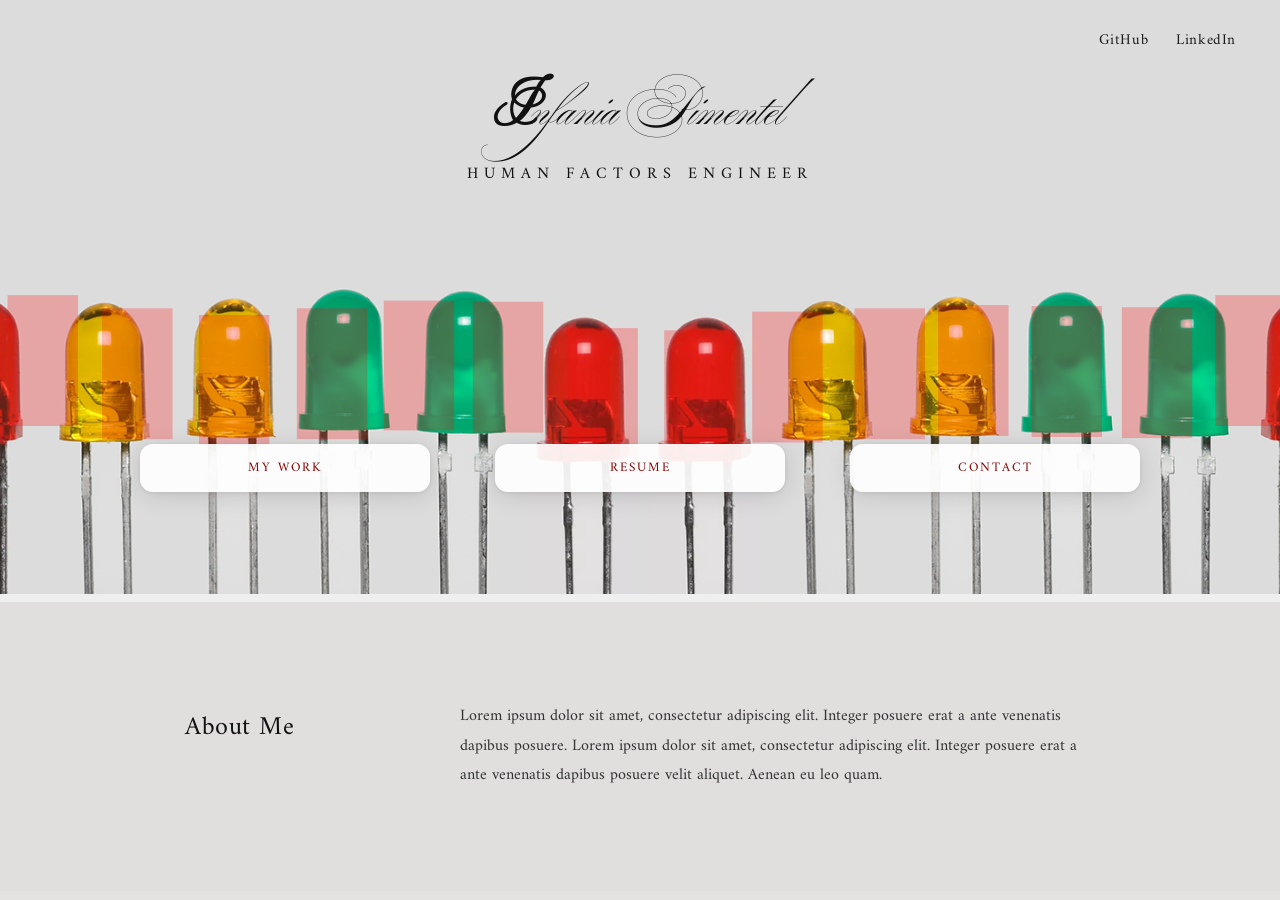
==== index.html @ a1460f0d "initial site" ====
<!DOCTYPE html>
<html lang="en">

    <head>
    <meta charset="UTF-8">
    <meta name="viewport" content="width=device-width, initial-scale=1.0">
    <title>Infania Pimentel</title>
    <link rel="stylesheet" href="styles.css">
    <link href="https://fonts.googleapis.com/css2?family=Ballet:opsz@16..72&family=Mea+Culpa&family=Amiri:ital@0;1&display=swap" rel="stylesheet">

    <script src="script.js" defer></script>
    </head>

    <body>

    <!-- ═══════════════════════════ HERO ═══════════════════════════ -->
    <header class="hero">

        <div class="hero-media">
            <img src="assets/photos/leds.png" alt="Colorful LED components" class="hero-img">

            <!-- LED Hotspots -->
            <div class="led-hotspots">
            <div class="led-spot" data-led="1"></div>
            <div class="led-spot" data-led="2"></div>
            <div class="led-spot" data-led="3"></div>
            <div class="led-spot" data-led="4"></div>
            <div class="led-spot" data-led="5"></div>
            <div class="led-spot" data-led="6"></div>
            <div class="led-spot" data-led="7"></div>
            <div class="led-spot" data-led="8"></div>
            <div class="led-spot" data-led="9"></div>
            <div class="led-spot" data-led="10"></div>
            <div class="led-spot" data-led="11"></div>
            <div class="led-spot" data-led="12"></div>
            <div class="led-spot" data-led="13"></div>
            <div class="led-spot" data-led="14"></div>
            <div class="led-spot" data-led="15"></div>
            <div class="led-spot" data-led="16"></div>
            </div>
        </div>

        <div class="hero-overlay">
            <nav class="top-nav">
            <a href="#" class="nav-link">GitHub</a>
            <a href="#" class="nav-link">LinkedIn</a>
            </nav>

            <div class="hero-identity">
            <h1 class="name">
                <span class="initial">I</span><span class="rest">nfania Pimentel</span>
            </h1>
            <h2 class="role">HUMAN FACTORS ENGINEER</h2>
            </div>

            <div class="hero-buttons">
            <a class="btn" href="#">MY WORK</a>
            <a class="btn" href="#">RESUME</a>
            <a class="btn" href="#">CONTACT</a>
            </div>
        </div>

        </header>

    <!-- ═══════════════════════════ ABOUT ═══════════════════════════ -->
    <section class="about">
        <div class="about-inner">
        <h3 class="about-heading">About Me</h3>
        <p class="about-text">
            Lorem ipsum dolor sit amet, consectetur adipiscing elit. Integer posuere erat a ante
            venenatis dapibus posuere. Lorem ipsum dolor sit amet, consectetur adipiscing elit.
            Integer posuere erat a ante venenatis dapibus posuere velit aliquet. Aenean eu leo quam.
        </p>
        </div>
    </section>

    </body>
</html>
---- styles.css ----
/* ═══════════════════════════════════════════════
   INFANIA PIMENTEL — Portfolio Styles
   ═══════════════════════════════════════════════ */

:root {
  /* FONTS */
  --font-script:   "Ballet", cursive;
  --font-initial:  "Mea Culpa", cursive;
  --font-body:     "Amiri", serif;

  /* SIZES */
  --font-name:     52px;
  --font-role:     16px;
  --font-nav:      15px;
  --font-btn:      13px;
  --font-body-sz:  17px;

  /* COLORS */
  --color-page:    #e1dededb;
  --border-color:   #efefef;
  --color-dark:    #111111;
  --color-crimson: #860000;
  --color-btn-bg:  rgba(255, 255, 255, 0.92);
  --color-nav:     #1a1a1a;

  /* SPACING */
  --btn-w:         260px;
  --btn-h:         48px;
  --btn-radius:    13px;
}

/* ─── RESET ─────────────────────────────────── */
*, *::before, *::after {
  box-sizing: border-box;
  margin: 0;
  padding: 0;
}

/* ─── BODY ───────────────────────────────────── */
body {
  font-family: var(--font-body);
  background: var(--color-page);
  color: var(--color-dark);
  font-size: var(--font-body-sz);
  line-height: 1.7;
}

/* ─── HERO ───────────────────────────────────── */
.hero {
  position: relative;
  min-height: 66vh;
  overflow: hidden;
}

.hero-img {
  position: absolute;
  inset: 0;
  width: 100%;
  height: 100%;
  object-fit: cover;
  object-position: center 40%;
  display: block;
  z-index: 0;

}
.hero-media {
  position: absolute;
  inset: 0;
  overflow: hidden;

  /* MOVE your transform here */
  transform: translateY(-8%) translateX(1%) scale(1.1);
  transform-origin: center top;
}
/* Single overlay — stacks nav, identity, buttons top-to-bottom */
.hero-overlay {
  position: absolute;
  inset: 0;
  display: flex;
  flex-direction: column;
  align-items: center;
  justify-content: flex-start;
  padding: 28px 44px 48px;
  pointer-events: none;

}


/* ─── TOP NAV ─────────────────────────────────── */
.top-nav {
  align-self: flex-end;
  display: flex;
  gap: 28px;
}

.nav-link {
  text-decoration: none;
  color: var(--color-nav);
  font-family: var(--font-body);
  font-size: var(--font-nav);
  font-weight: 400;
  letter-spacing: 0.04em;
  transition: color 0.2s ease;
}

.nav-link:hover {
  color: var(--color-crimson);
}

/* ─── IDENTITY (name + role) ─────────────────── */
.hero-identity {
  text-align: center;
  margin-top: 3vh;
}

.name {
  font-size: var(--font-name);
  line-height: 1;
  display: inline-block;
  color: var(--color-dark);
}

.initial {
  font-family: var(--font-initial);
  display: inline-block;
  margin-right: -8px;
  transform: rotate(-1deg) translateY(-2px);
  font-size: calc(var(--font-name) * 1.05);
  color: var(--color-dark);
}

.rest {
  font-family: var(--font-script);
}

.role {
  margin-top: 20px;
  font-family: var(--font-body);
  font-size: var(--font-role);
  font-weight: 400;
  letter-spacing: 6px;
  color: var(--color-dark);
  text-transform: uppercase;
}

/* ─── HERO BUTTONS ───────────────────────────── */
.hero-buttons {
  display: flex;
  gap: 65px;
  margin-top: auto;
  margin-bottom: 6vh;
}

.btn {
  width: clamp(200px, 28vw, 290px);
  height: var(--btn-h);

  display: flex;
  align-items: center;
  justify-content: center;

  background: var(--color-btn-bg);
  color: var(--color-crimson);

  font-family: var(--font-body);
  font-size: var(--font-btn);
  letter-spacing: 2px;
  text-decoration: none;
  text-transform: uppercase;

  border-radius: var(--btn-radius);
  box-shadow: 0 4px 24px rgba(0,0,0,.12), 0 1px 4px rgba(0,0,0,.08);
}

.btn:hover {
  background: #ffffff;
  color: #5a0000;
  box-shadow: 0 8px 32px rgba(0, 0, 0, 0.18);
  transform: translateY(-2px);
}

.btn:active {
  transform: translateY(0);
}

/* ─── LED HOTSPOTS ───────────────────────────── */
.led-hotspots {
  position: absolute;
  inset: 0;
  z-index: 3;
  pointer-events: all;
}

.led-spot {
  position: absolute;
  width: 5%;
  height: 20%;
  transform: translate(-65%, -40%);
  cursor: pointer;

  /* DEBUG */
  background: rgba(255, 0, 0, 0.25);
}

/* Each LED's position — tune top/left/width/height to your image */
.led-spot[data-led="1"]  { left: 7.44%;  top: 60.5%; }
.led-spot[data-led="2"]  { left: 14.11%; top: 62.5%; }
.led-spot[data-led="3"]  { left: 21.00%; top: 63.5%; }
.led-spot[data-led="4"]  { left: 28.00%; top: 62.5%; }
.led-spot[data-led="5"]  { left: 34.12%; top: 61.2%; }
.led-spot[data-led="6"]  { left: 40.49%; top: 61.5%; }
.led-spot[data-led="7"]  { left: 47.21%; top: 65.5%; }
.led-spot[data-led="8"]  { left: 54.04%; top: 65.8%; }
.led-spot[data-led="9"]  { left: 60.30%; top: 63.0%; }
.led-spot[data-led="10"] { left: 67.55%; top: 62.5%; }
.led-spot[data-led="11"] { left: 73.54%; top: 62.0%; }
.led-spot[data-led="12"] { left: 80.15%; top: 62.2%; }
.led-spot[data-led="13"] { left: 86.58%; top: 62.3%; }
.led-spot[data-led="14"] { left: 93.18%; top: 60.5%; }

/* ─── ABOUT ──────────────────────────────────── */
.about {
  background: var(--color-page);
  padding: 100px 0;
  border-top: 8px solid var(--border-color);
}

.about-inner {
  display: grid;
  grid-template-columns: 195px 1fr;
  gap: 0px 80px;
  width: 910px;
  margin: 0 auto;
  align-items: start;
}

.about-heading {
  font-family: var(--font-body);
  font-size: 26px;
  font-weight: 400;
  color: var(--color-dark);
  letter-spacing: 0.02em;
  padding-top: 4px;
}

.about-text {
  font-family: var(--font-body);
  font-size: 16px;
  line-height: 1.85;
  color: #333;
}






/* ─── RESPONSIVE ─────────────────────────────── */
@media (max-width: 1000px) {
  .hero-buttons {
    gap: 20px;
  }


}

@media (max-width: 900px) {
  .hero-buttons {
    flex-direction: column;
    gap: 14px;
    align-items: center;
  }


  .about-inner {
    width: 90%;
    margin: 0 auto;
    grid-template-columns: 1fr;
    gap: 20px;
  }
}

@media (max-width: 780px) {
  .hero-buttons {
    gap: 12px;
  }

}

@media (max-width: 600px) {
  :root {
    --font-name: 38px;
  }

  .hero-overlay {
    padding: 18px 20px 36px;
  }
}
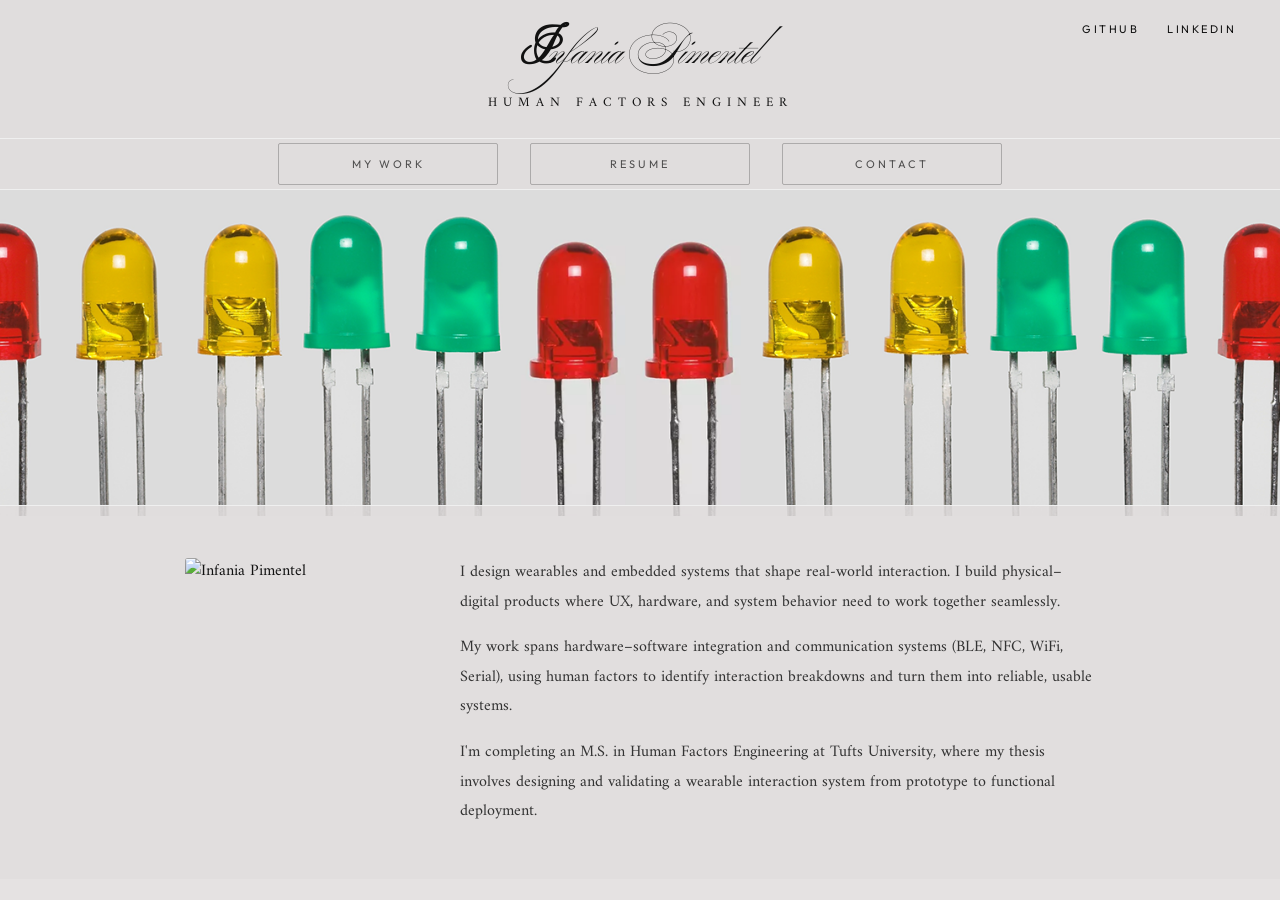
==== commit 41a55829: "add flagpole" ====
--- a/index.html
+++ b/index.html
@@ -1,78 +1,77 @@
 <!DOCTYPE html>
 <html lang="en">
 
-    <head>
-    <meta charset="UTF-8">
-    <meta name="viewport" content="width=device-width, initial-scale=1.0">
-    <title>Infania Pimentel</title>
-    <link rel="stylesheet" href="styles.css">
-    <link href="https://fonts.googleapis.com/css2?family=Ballet:opsz@16..72&family=Mea+Culpa&family=Amiri:ital@0;1&display=swap" rel="stylesheet">
+<head>
+  <meta charset="UTF-8">
+  <meta name="viewport" content="width=device-width, initial-scale=1.0">
+  <title>Infania Pimentel</title>
+  <link rel="stylesheet" href="styles.css">
+  <link href="https://fonts.googleapis.com/css2?family=Ballet:opsz@16..72&family=Mea+Culpa&family=Amiri:ital@0;1&display=swap" rel="stylesheet">
+  <link href="https://fonts.googleapis.com/css2?family=Outfit:wght@400;500&display=swap" rel="stylesheet">
+  <script src="script.js" defer></script>
+</head>
 
-    <script src="script.js" defer></script>
-    </head>
+<body>
 
-    <body>
+   <!-- ── TOP RIGHT SOCIAL ── -->
+  <nav class="top-social">
+    <a href="https://github.com/infaniap" class="work-nav-link" target="_blank">GitHub</a>
+    <a href="https://www.linkedin.com/in/infania-pimentel-a25778231/" class="work-nav-link" target="_blank">LinkedIn</a>
+  </nav>
 
-    <!-- ═══════════════════════════ HERO ═══════════════════════════ -->
-    <header class="hero">
+  <!-- ── IDENTITY ── -->
+  <div class="hero-identity">
+    <h1 class="name">
+      <span class="initial">I</span><span class="rest">nfania Pimentel</span>
+    </h1>
+    <h2 class="role">HUMAN FACTORS ENGINEER</h2>
+  </div>
 
-        <div class="hero-media">
-            <img src="assets/photos/leds.png" alt="Colorful LED components" class="hero-img">
+  <!-- ── BUTTON BAND ── -->
+  <div class="hero-band">
+    <a class="btn" href="work.html">MY WORK</a>
+    <a class="btn" href="#">RESUME</a>
+    <a class="btn" href="#">CONTACT</a>
+  </div>
 
-            <!-- LED Hotspots -->
-            <div class="led-hotspots">
-            <div class="led-spot" data-led="1"></div>
-            <div class="led-spot" data-led="2"></div>
-            <div class="led-spot" data-led="3"></div>
-            <div class="led-spot" data-led="4"></div>
-            <div class="led-spot" data-led="5"></div>
-            <div class="led-spot" data-led="6"></div>
-            <div class="led-spot" data-led="7"></div>
-            <div class="led-spot" data-led="8"></div>
-            <div class="led-spot" data-led="9"></div>
-            <div class="led-spot" data-led="10"></div>
-            <div class="led-spot" data-led="11"></div>
-            <div class="led-spot" data-led="12"></div>
-            <div class="led-spot" data-led="13"></div>
-            <div class="led-spot" data-led="14"></div>
-            <div class="led-spot" data-led="15"></div>
-            <div class="led-spot" data-led="16"></div>
-            </div>
-        </div>
+  <!-- ── LED HERO ── -->
+  <header class="hero">
+    <div class="hero-media">
+      <img src="assets/photos/leds.png" alt="Colorful LED components" class="hero-img">
+      <div class="led-hotspots">
+        <div class="led-spot" data-led="1"></div>
+        <div class="led-spot" data-led="2"></div>
+        <div class="led-spot" data-led="3"></div>
+        <div class="led-spot" data-led="4"></div>
+        <div class="led-spot" data-led="5"></div>
+        <div class="led-spot" data-led="6"></div>
+        <div class="led-spot" data-led="7"></div>
+        <div class="led-spot" data-led="8"></div>
+        <div class="led-spot" data-led="9"></div>
+        <div class="led-spot" data-led="10"></div>
+        <div class="led-spot" data-led="11"></div>
+        <div class="led-spot" data-led="12"></div>
+        <div class="led-spot" data-led="13"></div>
+        <div class="led-spot" data-led="14"></div>
+        <div class="led-spot" data-led="15"></div>
+        <div class="led-spot" data-led="16"></div>
+      </div>
+    </div>
+  </header>
+  <!-- ── ABOUT ── -->
+  <section class="about">
+    <div class="about-inner">
+      <img src="assets/photos/infania.jpeg" alt="Infania Pimentel" class="about-photo">
+      <div class="about-text">
+        <p>I design wearables and embedded systems that shape real-world interaction. I build physical–digital products where UX, hardware, and system behavior need to work together seamlessly.</p>
+        <p>My work spans hardware–software integration and communication systems (BLE, NFC, WiFi, Serial), using human factors to identify interaction breakdowns and turn them into reliable, usable systems.</p>
+        <p>I'm completing an M.S. in Human Factors Engineering at Tufts University, where my thesis involves designing and validating a wearable interaction system from prototype to functional deployment.</p>
+      </div>
+    </div>
+  </section>
 
-        <div class="hero-overlay">
-            <nav class="top-nav">
-            <a href="#" class="nav-link">GitHub</a>
-            <a href="#" class="nav-link">LinkedIn</a>
-            </nav>
+  
 
-            <div class="hero-identity">
-            <h1 class="name">
-                <span class="initial">I</span><span class="rest">nfania Pimentel</span>
-            </h1>
-            <h2 class="role">HUMAN FACTORS ENGINEER</h2>
-            </div>
 
-            <div class="hero-buttons">
-            <a class="btn" href="#">MY WORK</a>
-            <a class="btn" href="#">RESUME</a>
-            <a class="btn" href="#">CONTACT</a>
-            </div>
-        </div>
-
-        </header>
-
-    <!-- ═══════════════════════════ ABOUT ═══════════════════════════ -->
-    <section class="about">
-        <div class="about-inner">
-        <h3 class="about-heading">About Me</h3>
-        <p class="about-text">
-            Lorem ipsum dolor sit amet, consectetur adipiscing elit. Integer posuere erat a ante
-            venenatis dapibus posuere. Lorem ipsum dolor sit amet, consectetur adipiscing elit.
-            Integer posuere erat a ante venenatis dapibus posuere velit aliquet. Aenean eu leo quam.
-        </p>
-        </div>
-    </section>
-
-    </body>
+</body>
 </html>
--- a/styles.css
+++ b/styles.css
@@ -3,30 +3,23 @@
    ═══════════════════════════════════════════════ */
 
 :root {
-  /* FONTS */
   --font-script:   "Ballet", cursive;
   --font-initial:  "Mea Culpa", cursive;
   --font-body:     "Amiri", serif;
-
-  /* SIZES */
-  --font-name:     52px;
-  --font-role:     16px;
-  --font-nav:      15px;
-  --font-btn:      13px;
-  --font-body-sz:  17px;
-
-  /* COLORS */
+  --font-btn-font: "Outfit", sans-serif;
+
+  --font-name:     42px;
+  --font-role:     13px;
+  --font-btn:      11px;
+  --font-body-sz:  16px;
+
   --color-page:    #e1dededb;
-  --border-color:   #efefef;
+  --border-color:  #efefef;
   --color-dark:    #111111;
-  --color-crimson: #860000;
-  --color-btn-bg:  rgba(255, 255, 255, 0.92);
-  --color-nav:     #1a1a1a;
-
-  /* SPACING */
-  --btn-w:         260px;
-  --btn-h:         48px;
-  --btn-radius:    13px;
+  --color-btn-bg:  transparent;
+
+  --btn-h:         42px;
+  --btn-radius:    2px;
 }
 
 /* ─── RESET ─────────────────────────────────── */
@@ -45,11 +38,178 @@
   line-height: 1.7;
 }
 
-/* ─── HERO ───────────────────────────────────── */
+/* ═══════════════════════════════════════════════
+   TOP SOCIAL (GitHub / LinkedIn)
+   ═══════════════════════════════════════════════ */
+.top-social {
+  position: absolute;
+  top: 20px;
+  right: 44px;
+  z-index: 20;
+  display: flex;
+  gap: 28px;
+}
+
+.top-social a {
+  font-family: var(--font-btn-font);
+  font-size: 11px;
+  letter-spacing: 2.5px;
+  text-transform: uppercase;
+  text-decoration: none;
+  color: var(--color-dark);
+  padding-bottom: 3px;
+  border-bottom: 1px solid transparent;
+  transition: border-color 0.2s ease;
+}
+
+.top-social a:hover {
+  border-bottom-color: var(--color-dark);
+}
+
+/* ═══════════════════════════════════════════════
+   IDENTITY
+   ═══════════════════════════════════════════════ */
+.hero-identity {
+  position: relative;
+  z-index: 2;
+  text-align: center;
+  padding: 28px 44px 24px;
+  background: var(--color-page);
+}
+
+.name {
+  font-size: var(--font-name);
+  line-height: 1;
+  display: inline-block;
+  color: var(--color-dark);
+}
+
+.initial {
+  font-family: var(--font-initial);
+  display: inline-block;
+  margin-right: -8px;
+  transform: rotate(-1deg) translateY(-2px);
+  font-size: calc(var(--font-name) * 1.05);
+  color: var(--color-dark);
+}
+
+.rest {
+  font-family: var(--font-script);
+}
+
+.role {
+  margin-top: 15px;
+  font-family: var(--font-body);
+  font-size: var(--font-role);
+  font-weight: 400;
+  letter-spacing: 6px;
+  color: var(--color-dark);
+  text-transform: uppercase;
+}
+
+/* ═══════════════════════════════════════════════
+   BUTTON BAND
+   ═══════════════════════════════════════════════ */
+.hero-band {
+  position: sticky;
+  top: 0;
+  z-index: 50;
+  display: flex;
+  align-items: center;
+  justify-content: center;
+  gap: 32px;
+  padding: 4px 44px;
+  background: var(--color-page);
+  border-top: 1px solid var(--border-color);
+  border-bottom: 1px solid var(--border-color);
+}
+
+.btn {
+  width: clamp(140px, 18vw, 220px);
+  height: var(--btn-h);
+  display: flex;
+  align-items: center;
+  justify-content: center;
+  background: transparent;
+  color: rgba(17, 17, 17, 0.7);
+  font-family: var(--font-btn-font);
+  font-size: var(--font-btn);
+  letter-spacing: 3px;
+  text-decoration: none;
+  text-transform: uppercase;
+  border: 1px solid rgba(17, 17, 17, 0.25);
+  border-radius: var(--btn-radius);
+  transition: background 0.2s ease, color 0.2s ease, border-color 0.2s ease;
+}
+
+.btn:hover {
+  background: var(--color-dark);
+  color: #fff;
+  border-color: var(--color-dark);
+}
+
+.btn:active {
+  opacity: 0.85;
+}
+
+/* ═══════════════════════════════════════════════
+   ABOUT
+   ═══════════════════════════════════════════════ */
+.about {
+  position: relative;
+  z-index: 2;
+  background: var(--color-page);
+  padding: 52px 0;
+  border-top: 1px solid var(--border-color);
+  margin-top: -65px;
+}
+
+.about-inner {
+  display: grid;
+  grid-template-columns: 195px 1fr;
+  gap: 0 80px;
+  width: 910px;
+  margin: 0 auto;
+  align-items: start;
+}
+
+.about-photo {
+  width: 195px;
+  height: 240px;
+  object-fit: cover;
+  object-position: center top;
+  border-radius: 3px;
+  display: block;
+}
+
+.about-text {
+  font-family: var(--font-body);
+  font-size: 16px;
+  line-height: 1.85;
+  color: #333;
+}
+
+.about-text p + p {
+  margin-top: 1em;
+}
+
+/* ═══════════════════════════════════════════════
+   LED HERO
+   ═══════════════════════════════════════════════ */
 .hero {
   position: relative;
-  min-height: 66vh;
+  z-index: 1;
+  height: 60vh;
+  overflow: visible;
+  margin-top: -160px;
+}
+
+.hero-media {
+  position: absolute;
+  inset: 0;
   overflow: hidden;
+  transform: translateY(-25%) scale(1.15);
+  transform-origin: center top;
 }
 
 .hero-img {
@@ -60,239 +220,281 @@
   object-fit: cover;
   object-position: center 40%;
   display: block;
-  z-index: 0;
-
-}
-.hero-media {
-  position: absolute;
-  inset: 0;
-  overflow: hidden;
-
-  /* MOVE your transform here */
-  transform: translateY(-8%) translateX(1%) scale(1.1);
-  transform-origin: center top;
-}
-/* Single overlay — stacks nav, identity, buttons top-to-bottom */
-.hero-overlay {
-  position: absolute;
-  inset: 0;
-  display: flex;
-  flex-direction: column;
-  align-items: center;
-  justify-content: flex-start;
-  padding: 28px 44px 48px;
-  pointer-events: none;
-
-}
-
-
-/* ─── TOP NAV ─────────────────────────────────── */
-.top-nav {
-  align-self: flex-end;
-  display: flex;
-  gap: 28px;
-}
-
-.nav-link {
-  text-decoration: none;
-  color: var(--color-nav);
-  font-family: var(--font-body);
-  font-size: var(--font-nav);
-  font-weight: 400;
-  letter-spacing: 0.04em;
-  transition: color 0.2s ease;
-}
-
-.nav-link:hover {
-  color: var(--color-crimson);
-}
-
-/* ─── IDENTITY (name + role) ─────────────────── */
-.hero-identity {
-  text-align: center;
-  margin-top: 3vh;
-}
-
-.name {
-  font-size: var(--font-name);
-  line-height: 1;
-  display: inline-block;
-  color: var(--color-dark);
-}
-
-.initial {
-  font-family: var(--font-initial);
-  display: inline-block;
-  margin-right: -8px;
-  transform: rotate(-1deg) translateY(-2px);
-  font-size: calc(var(--font-name) * 1.05);
-  color: var(--color-dark);
-}
-
-.rest {
-  font-family: var(--font-script);
-}
-
-.role {
-  margin-top: 20px;
-  font-family: var(--font-body);
-  font-size: var(--font-role);
-  font-weight: 400;
-  letter-spacing: 6px;
-  color: var(--color-dark);
-  text-transform: uppercase;
-}
-
-/* ─── HERO BUTTONS ───────────────────────────── */
-.hero-buttons {
-  display: flex;
-  gap: 65px;
-  margin-top: auto;
-  margin-bottom: 6vh;
-}
-
-.btn {
-  width: clamp(200px, 28vw, 290px);
-  height: var(--btn-h);
-
-  display: flex;
-  align-items: center;
-  justify-content: center;
-
-  background: var(--color-btn-bg);
-  color: var(--color-crimson);
-
-  font-family: var(--font-body);
-  font-size: var(--font-btn);
-  letter-spacing: 2px;
-  text-decoration: none;
-  text-transform: uppercase;
-
-  border-radius: var(--btn-radius);
-  box-shadow: 0 4px 24px rgba(0,0,0,.12), 0 1px 4px rgba(0,0,0,.08);
-}
-
-.btn:hover {
-  background: #ffffff;
-  color: #5a0000;
-  box-shadow: 0 8px 32px rgba(0, 0, 0, 0.18);
-  transform: translateY(-2px);
-}
-
-.btn:active {
-  transform: translateY(0);
 }
 
 /* ─── LED HOTSPOTS ───────────────────────────── */
 .led-hotspots {
   position: absolute;
-  inset: 0;
-  z-index: 3;
-  pointer-events: all;
+  z-index: 10;
+  pointer-events: auto;
 }
 
 .led-spot {
   position: absolute;
-  width: 5%;
-  height: 20%;
-  transform: translate(-65%, -40%);
+  width: 4%;
+  height: 21%;
+  transform: translate(-50%, -50%);
   cursor: pointer;
-
-  /* DEBUG */
-  background: rgba(255, 0, 0, 0.25);
-}
-
-/* Each LED's position — tune top/left/width/height to your image */
-.led-spot[data-led="1"]  { left: 7.44%;  top: 60.5%; }
-.led-spot[data-led="2"]  { left: 14.11%; top: 62.5%; }
-.led-spot[data-led="3"]  { left: 21.00%; top: 63.5%; }
-.led-spot[data-led="4"]  { left: 28.00%; top: 62.5%; }
-.led-spot[data-led="5"]  { left: 34.12%; top: 61.2%; }
-.led-spot[data-led="6"]  { left: 40.49%; top: 61.5%; }
-.led-spot[data-led="7"]  { left: 47.21%; top: 65.5%; }
-.led-spot[data-led="8"]  { left: 54.04%; top: 65.8%; }
-.led-spot[data-led="9"]  { left: 60.30%; top: 63.0%; }
-.led-spot[data-led="10"] { left: 67.55%; top: 62.5%; }
-.led-spot[data-led="11"] { left: 73.54%; top: 62.0%; }
-.led-spot[data-led="12"] { left: 80.15%; top: 62.2%; }
-.led-spot[data-led="13"] { left: 86.58%; top: 62.3%; }
-.led-spot[data-led="14"] { left: 93.18%; top: 60.5%; }
-
-/* ─── ABOUT ──────────────────────────────────── */
-.about {
-  background: var(--color-page);
-  padding: 100px 0;
-  border-top: 8px solid var(--border-color);
-}
-
-.about-inner {
-  display: grid;
-  grid-template-columns: 195px 1fr;
-  gap: 0px 80px;
+  /* background: rgba(255, 0, 0, 0.25); */
+}
+
+.led-spot[data-led="1"]  { left: 14.58%; top: 60.67%; }
+.led-spot[data-led="2"]  { left: 19.93%; top: 62.99%; }
+.led-spot[data-led="3"]  { left: 25.47%; top: 63.55%; }
+.led-spot[data-led="4"]  { left: 31.22%; top: 63.08%; }
+.led-spot[data-led="5"]  { left: 36.21%; top: 61.91%; }
+.led-spot[data-led="6"]  { left: 41.43%; top: 62.19%; }
+.led-spot[data-led="7"]  { left: 46.89%; top: 66.21%; }
+.led-spot[data-led="8"]  { left: 52.26%; top: 66.09%; }
+.led-spot[data-led="9"]  { left: 57.78%; top: 63.11%; }
+.led-spot[data-led="10"] { left: 63.39%; top: 62.87%; }
+.led-spot[data-led="11"] { left: 68.53%; top: 62.19%; }
+.led-spot[data-led="12"] { left: 73.69%; top: 62.56%; }
+.led-spot[data-led="13"] { left: 79.17%; top: 63.24%; }
+.led-spot[data-led="14"] { left: 84.65%; top: 60.98%; }
+
+/* ═══════════════════════════════════════════════
+   WORK PAGE NAV
+   ═══════════════════════════════════════════════ */
+.site-nav--page {
+  position: sticky;
+  top: 0;
+  z-index: 50;
+  display: flex;
+  align-items: center;
+  justify-content: space-between;
+  padding: 18px 44px;
+  background: var(--color-page);
+  border-bottom: 1px solid var(--border-color);
+}
+
+.site-nav-left {
+  display: flex;
+  align-items: center;
+}
+
+.site-nav-name {
+  font-family: var(--font-script);
+  font-size: 20px;
+  text-decoration: none;
+  color: var(--color-dark);
+  letter-spacing: 0.01em;
+  transition: opacity 0.2s ease;
+}
+
+.site-nav-name:hover { opacity: 0.65; }
+
+.site-nav-right {
+  display: flex;
+  align-items: center;
+  gap: 32px;
+}
+
+.site-nav-divider {
+  display: block;
+  width: 1px;
+  height: 14px;
+  background: #ccc;
+}
+
+.work-nav-link {
+  font-family: var(--font-btn-font);
+  font-size: 11px;
+  letter-spacing: 2.5px;
+  text-transform: uppercase;
+  text-decoration: none;
+  color: rgba(17, 17, 17, 0.5);
+  padding-bottom: 3px;
+  border-bottom: 1px solid transparent;
+  transition: color 0.2s ease, border-color 0.2s ease;
+}
+
+.work-nav-link:hover {
+  color: var(--color-dark);
+  border-bottom-color: var(--color-dark);
+}
+
+.work-nav-link.active {
+  color: var(--color-dark);
+  border-bottom-color: var(--color-dark);
+}
+
+/* ═══════════════════════════════════════════════
+   WORK PAGE HEADER
+   ═══════════════════════════════════════════════ */
+.work-hero {
+  background: var(--color-page);
+}
+
+.work-identity {
+  text-align: center;
+  padding: 40px 44px 30px;
+}
+
+.work-identity .name { font-size: 38px; }
+.work-identity .role { letter-spacing: 4px; margin-top: 10px; }
+
+/* ═══════════════════════════════════════════════
+   WORK SECTION
+   ═══════════════════════════════════════════════ */
+.work {
+  background: var(--color-page);
+  padding: 80px 0 100px;
+  border-top: 1px solid var(--border-color);
+}
+
+.work-inner {
   width: 910px;
   margin: 0 auto;
-  align-items: start;
-}
-
-.about-heading {
+}
+
+.work-filters {
+  display: flex;
+  gap: 12px;
+  margin-bottom: 52px;
+}
+
+.filter-btn {
+  font-family: var(--font-btn-font);
+  font-size: 11px;
+  letter-spacing: 2px;
+  text-transform: uppercase;
+  color: var(--color-dark);
+  background: transparent;
+  border: 1px solid #ccc;
+  border-radius: 20px;
+  padding: 7px 20px;
+  cursor: pointer;
+  transition: all 0.2s ease;
+}
+
+.filter-btn:hover { border-color: var(--color-dark); }
+
+.filter-btn.active {
+  background: var(--color-dark);
+  color: #fff;
+  border-color: var(--color-dark);
+}
+
+.work-grid {
+  display: grid;
+  grid-template-columns: repeat(3, 1fr);
+  gap: 32px;
+}
+
+.project-card {
+  background: #fff;
+  border-radius: 8px;
+  overflow: hidden;
+  box-shadow: 0 2px 12px rgba(0,0,0,0.07);
+  transition: opacity 0.25s ease, transform 0.25s ease, box-shadow 0.2s ease;
+  cursor: pointer;
+}
+a.project-card {
+  text-decoration: none;
+  color: inherit;
+  display: block;
+}
+.project-card:hover {
+  box-shadow: 0 6px 24px rgba(0,0,0,0.12);
+  transform: translateY(-3px);
+}
+
+.project-card.hidden {
+  opacity: 0;
+  transform: scale(0.97);
+  pointer-events: none;
+  position: absolute;
+  visibility: hidden;
+}
+
+.card-img.placeholder {
+  width: 100%;
+  height: 160px;
+  background: #d9d9d9;
+}
+
+.card-img {
+  width: 100%;
+  height: 160px;
+  overflow: hidden;
+}
+
+.card-img img {
+  width: 100%;
+  height: 100%;
+  object-fit: cover;
+  object-position: center;
+  display: block;
+  transition: transform 0.3s ease;
+}
+
+.project-card:hover .card-img img {
+  transform: scale(1.04);
+}
+.card-body { padding: 18px 20px 22px; }
+
+.card-tag {
+  font-family: var(--font-btn-font);
+  font-size: 10px;
+  letter-spacing: 2px;
+  text-transform: uppercase;
+  color: #888;
+}
+
+.card-title {
   font-family: var(--font-body);
-  font-size: 26px;
+  font-size: 18px;
   font-weight: 400;
   color: var(--color-dark);
-  letter-spacing: 0.02em;
-  padding-top: 4px;
-}
-
-.about-text {
+  margin: 6px 0 8px;
+}
+
+.card-desc {
   font-family: var(--font-body);
-  font-size: 16px;
-  line-height: 1.85;
-  color: #333;
-}
-
-
-
-
-
-
-/* ─── RESPONSIVE ─────────────────────────────── */
+  font-size: 14px;
+  line-height: 1.7;
+  color: #555;
+}
+
+
+/* ═══════════════════════════════════════════════
+   RESPONSIVE
+   ═══════════════════════════════════════════════ */
 @media (max-width: 1000px) {
-  .hero-buttons {
-    gap: 20px;
-  }
-
-
+  .hero-band { gap: 20px; }
 }
 
 @media (max-width: 900px) {
-  .hero-buttons {
-    flex-direction: column;
-    gap: 14px;
-    align-items: center;
-  }
-
-
   .about-inner {
     width: 90%;
-    margin: 0 auto;
     grid-template-columns: 1fr;
-    gap: 20px;
+    gap: 24px;
   }
-}
-
-@media (max-width: 780px) {
-  .hero-buttons {
-    gap: 12px;
-  }
-
+  .work-inner { width: 90%; }
+  .work-grid { grid-template-columns: repeat(2, 1fr); }
+  .work-filters { flex-wrap: wrap; }
+  .site-nav--page { padding: 16px 28px; }
+  .site-nav-right { gap: 20px; }
+}
+
+@media (max-width: 700px) {
+  .hero-band { flex-wrap: wrap; gap: 12px; }
+  .top-social { right: 20px; }
 }
 
 @media (max-width: 600px) {
-  :root {
-    --font-name: 38px;
-  }
-
-  .hero-overlay {
-    padding: 18px 20px 36px;
-  }
+  :root { --font-name: 32px; }
+  .work-grid { grid-template-columns: 1fr; }
+  .hero-identity { padding: 20px 20px 16px; }
+}
+
+
+body {
+  animation: fadeIn 0.3s ease;
+}
+
+@keyframes fadeIn {
+  from { opacity: 0; }
+  to   { opacity: 1; }
 }
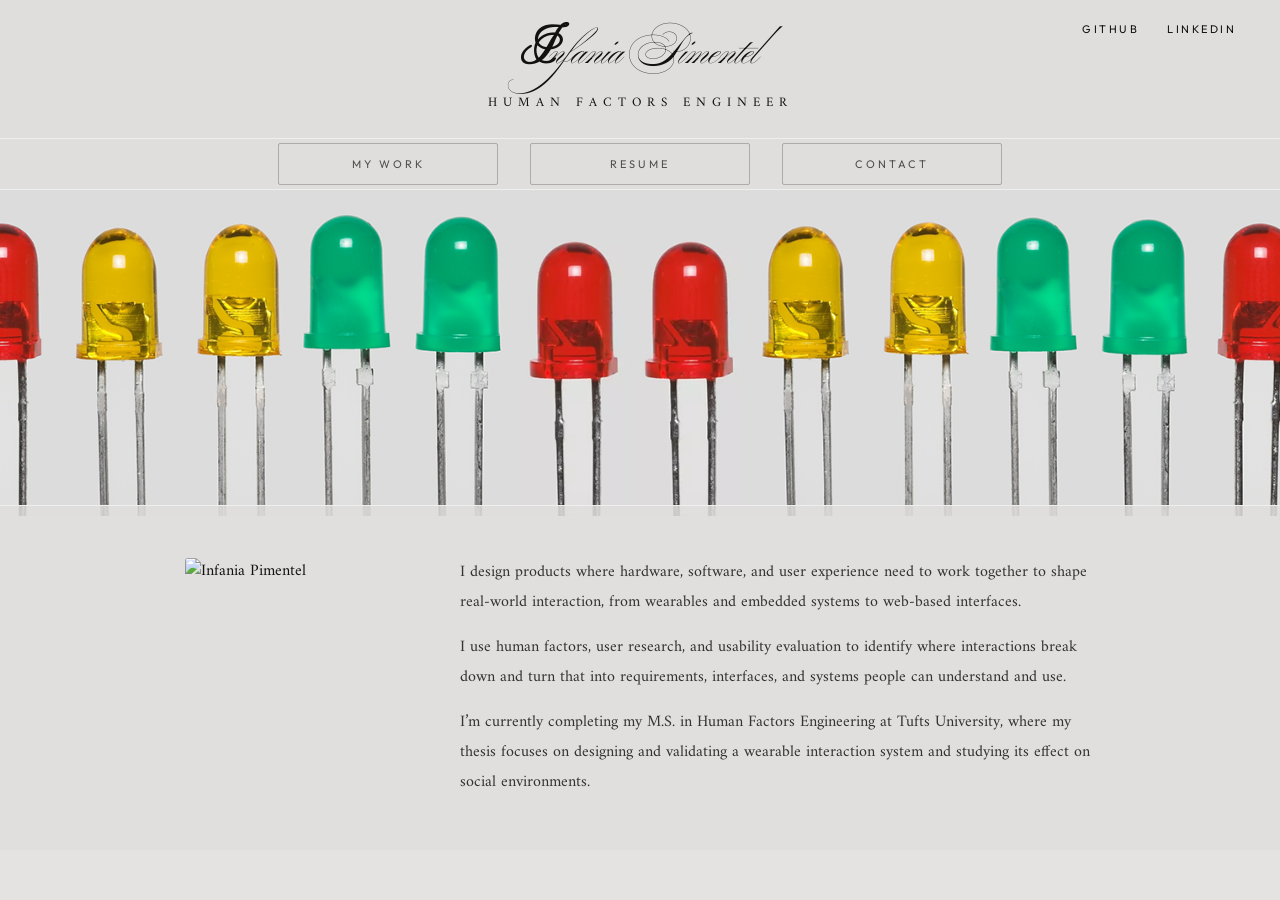
==== commit f97a5761: "fixing about section wording" ====
--- a/index.html
+++ b/index.html
@@ -13,12 +13,8 @@
 
 <body>
 
-   <!-- ── TOP RIGHT SOCIAL ── -->
-  <nav class="top-social">
-    <a href="https://github.com/infaniap" class="work-nav-link" target="_blank">GitHub</a>
-    <a href="https://www.linkedin.com/in/infania-pimentel-a25778231/" class="work-nav-link" target="_blank">LinkedIn</a>
-  </nav>
-
+<div class="hero-wrapper">
+  
   <!-- ── IDENTITY ── -->
   <div class="hero-identity">
     <h1 class="name">
@@ -27,12 +23,20 @@
     <h2 class="role">HUMAN FACTORS ENGINEER</h2>
   </div>
 
+  <!-- ── TOP RIGHT SOCIAL ── -->
+  <nav class="top-social">
+    <a href="https://github.com/infaniap" class="work-nav-link" target="_blank">GitHub</a>
+    <a href="https://www.linkedin.com/in/infania-pimentel-a25778231/" class="work-nav-link" target="_blank">LinkedIn</a>
+  </nav>
+
   <!-- ── BUTTON BAND ── -->
-  <div class="hero-band">
-    <a class="btn" href="work.html">MY WORK</a>
-    <a class="btn" href="#">RESUME</a>
-    <a class="btn" href="#">CONTACT</a>
-  </div>
+<div class="hero-band">
+  <a class="btn" href="work.html">MY WORK</a>
+  <a class="btn" href="resume.html">RESUME</a>
+  <a class="btn" href="contact.html">CONTACT</a>
+</div>
+</div>
+
 
   <!-- ── LED HERO ── -->
   <header class="hero">
@@ -63,9 +67,9 @@
     <div class="about-inner">
       <img src="assets/photos/infania.jpeg" alt="Infania Pimentel" class="about-photo">
       <div class="about-text">
-        <p>I design wearables and embedded systems that shape real-world interaction. I build physical–digital products where UX, hardware, and system behavior need to work together seamlessly.</p>
-        <p>My work spans hardware–software integration and communication systems (BLE, NFC, WiFi, Serial), using human factors to identify interaction breakdowns and turn them into reliable, usable systems.</p>
-        <p>I'm completing an M.S. in Human Factors Engineering at Tufts University, where my thesis involves designing and validating a wearable interaction system from prototype to functional deployment.</p>
+        <p>I design products where hardware, software, and user experience need to work together to shape real-world interaction, from wearables and embedded systems to web-based interfaces.</p>
+        <p>I use human factors, user research, and usability evaluation to identify where interactions break down and turn that into requirements, interfaces, and systems people can understand and use.</p>
+        <p>I’m currently completing my M.S. in Human Factors Engineering at Tufts University, where my thesis focuses on designing and validating a wearable interaction system and studying its effect on social environments.</p>
       </div>
     </div>
   </section>
--- a/styles.css
+++ b/styles.css
@@ -106,7 +106,10 @@
   color: var(--color-dark);
   text-transform: uppercase;
 }
-
+.hero-wrapper {
+  display: flex;
+  flex-direction: column;
+}
 /* ═══════════════════════════════════════════════
    BUTTON BAND
    ═══════════════════════════════════════════════ */
@@ -297,6 +300,8 @@
   background: #ccc;
 }
 
+
+
 .work-nav-link {
   font-family: var(--font-btn-font);
   font-size: 11px;
@@ -319,11 +324,23 @@
   border-bottom-color: var(--color-dark);
 }
 
+
+.work-nav-link.social-link {
+  color: rgba(17, 17, 17, 0.35);
+  letter-spacing: 2px;
+}
+
+.work-nav-link.social-link:hover {
+  color: var(--color-dark);
+  border-bottom-color: var(--color-dark);
+}
+
 /* ═══════════════════════════════════════════════
    WORK PAGE HEADER
    ═══════════════════════════════════════════════ */
 .work-hero {
   background: var(--color-page);
+  position: relative;
 }
 
 .work-identity {
@@ -457,10 +474,65 @@
   color: #555;
 }
 
+/* LISTS */
+.proj-list {
+  display: grid;
+  grid-template-columns: 1fr 1fr;
+  gap: 24px 48px;
+}
+
+.proj-list-item h4 {
+  font-family: var(--font-btn-font);
+  font-size: 11px;
+  letter-spacing: 2px;
+  text-transform: uppercase;
+  color: var(--color-dark);
+  margin-bottom: 8px;
+  font-weight: 500;
+}
+
+.proj-list-item p {
+  font-family: var(--font-body);
+  font-size: 15px;
+  line-height: 1.7;
+  color: #444;
+}
+
+/* ─── LIGHTBOX ───────────────────────────────── */
+.lightbox-overlay {
+  position: fixed;
+  inset: 0;
+  background: rgba(0, 0, 0, 0.9);
+  z-index: 9999;
+  display: flex;
+  align-items: center;
+  justify-content: center;
+  cursor: zoom-out;
+  opacity: 0;
+  pointer-events: none;
+  transition: opacity 0.2s ease;
+}
+
+.lightbox-overlay.active {
+  opacity: 1;
+  pointer-events: all;
+}
+
+.lightbox-overlay img {
+  max-width: 90vw;
+  max-height: 90vh;
+  object-fit: contain;
+  border-radius: 4px;
+}
+
 
 /* ═══════════════════════════════════════════════
    RESPONSIVE
    ═══════════════════════════════════════════════ */
+.desktop-only { display: inline-flex; }
+.work-mobile-social { display: none; }
+.mobile-only { display: none; }
+
 @media (max-width: 1000px) {
   .hero-band { gap: 20px; }
 }
@@ -480,21 +552,102 @@
 
 @media (max-width: 700px) {
   .hero-band { flex-wrap: wrap; gap: 12px; }
-  .top-social { right: 20px; }
-}
+}
+
 
 @media (max-width: 600px) {
   :root { --font-name: 32px; }
+
+  .desktop-only { display: none !important; }
+  .mobile-only { display: flex; }
+
+  /* ── INDEX PAGE ── */
+  .top-social {
+    position: relative;
+    top: unset;
+    right: unset;
+    justify-content: center;
+    padding: 12px 0 0;
+    order: 2;
+  }
+
+  .hero-identity {
+    padding: 40px 20px 20px;
+    order: 1;
+  }
+
+  .hero-band {
+    flex-direction: column;
+    gap: 10px;
+    padding: 14px 20px;
+    order: 3;
+  }
+
+  .btn {
+    width: 80%;
+    max-width: 260px;
+  }
+
+  /* ── WORK PAGE ── */
+  .work-hero .site-nav--page {
+    flex-wrap: wrap;
+    justify-content: center;
+    gap: 8px;
+    padding: 20px 16px 8px;
+    border-bottom: none;
+  }
+
+  
+  .work-hero .site-nav-name { font-size: 28px; }
+.work-hero .site-nav-left {
+  order: 1;
+  width: 100%;
+  justify-content: center;
+}
+.work-mobile-social {
+  order: 2;
+
+  display: flex;
+  width: 100%;
+  justify-content: center;
+  gap: 28px;
+  padding: 8px 0 12px;
+  border-bottom: 1px solid var(--border-color);
+  }
+  .work-hero .site-nav-right {
+      order: 3;
+
+    justify-content: center;
+    flex-wrap: wrap;
+    gap: 16px;
+  }
+
+  .work-nav-link { font-size: 10px; letter-spacing: 1.5px; }
+  .work { padding: 40px 0 60px; }
+  .work-filters { flex-wrap: wrap; gap: 8px; }
   .work-grid { grid-template-columns: 1fr; }
-  .hero-identity { padding: 20px 20px 16px; }
-}
-
-
-body {
-  animation: fadeIn 0.3s ease;
-}
+
+  /* ── ABOUT ── */
+  .about-inner {
+    width: 92%;
+    grid-template-columns: 1fr;
+    gap: 24px;
+    text-align: center;
+  }
+
+  .about-photo {
+    width: 140px !important;
+    height: 170px !important;
+    margin: 0 auto !important;
+    display: block !important;
+  }
+
+  .about-text { text-align: left; }
+}
+
+body { animation: fadeIn 0.3s ease; }
 
 @keyframes fadeIn {
   from { opacity: 0; }
-  to   { opacity: 1; }
+  to { opacity: 1; }
 }
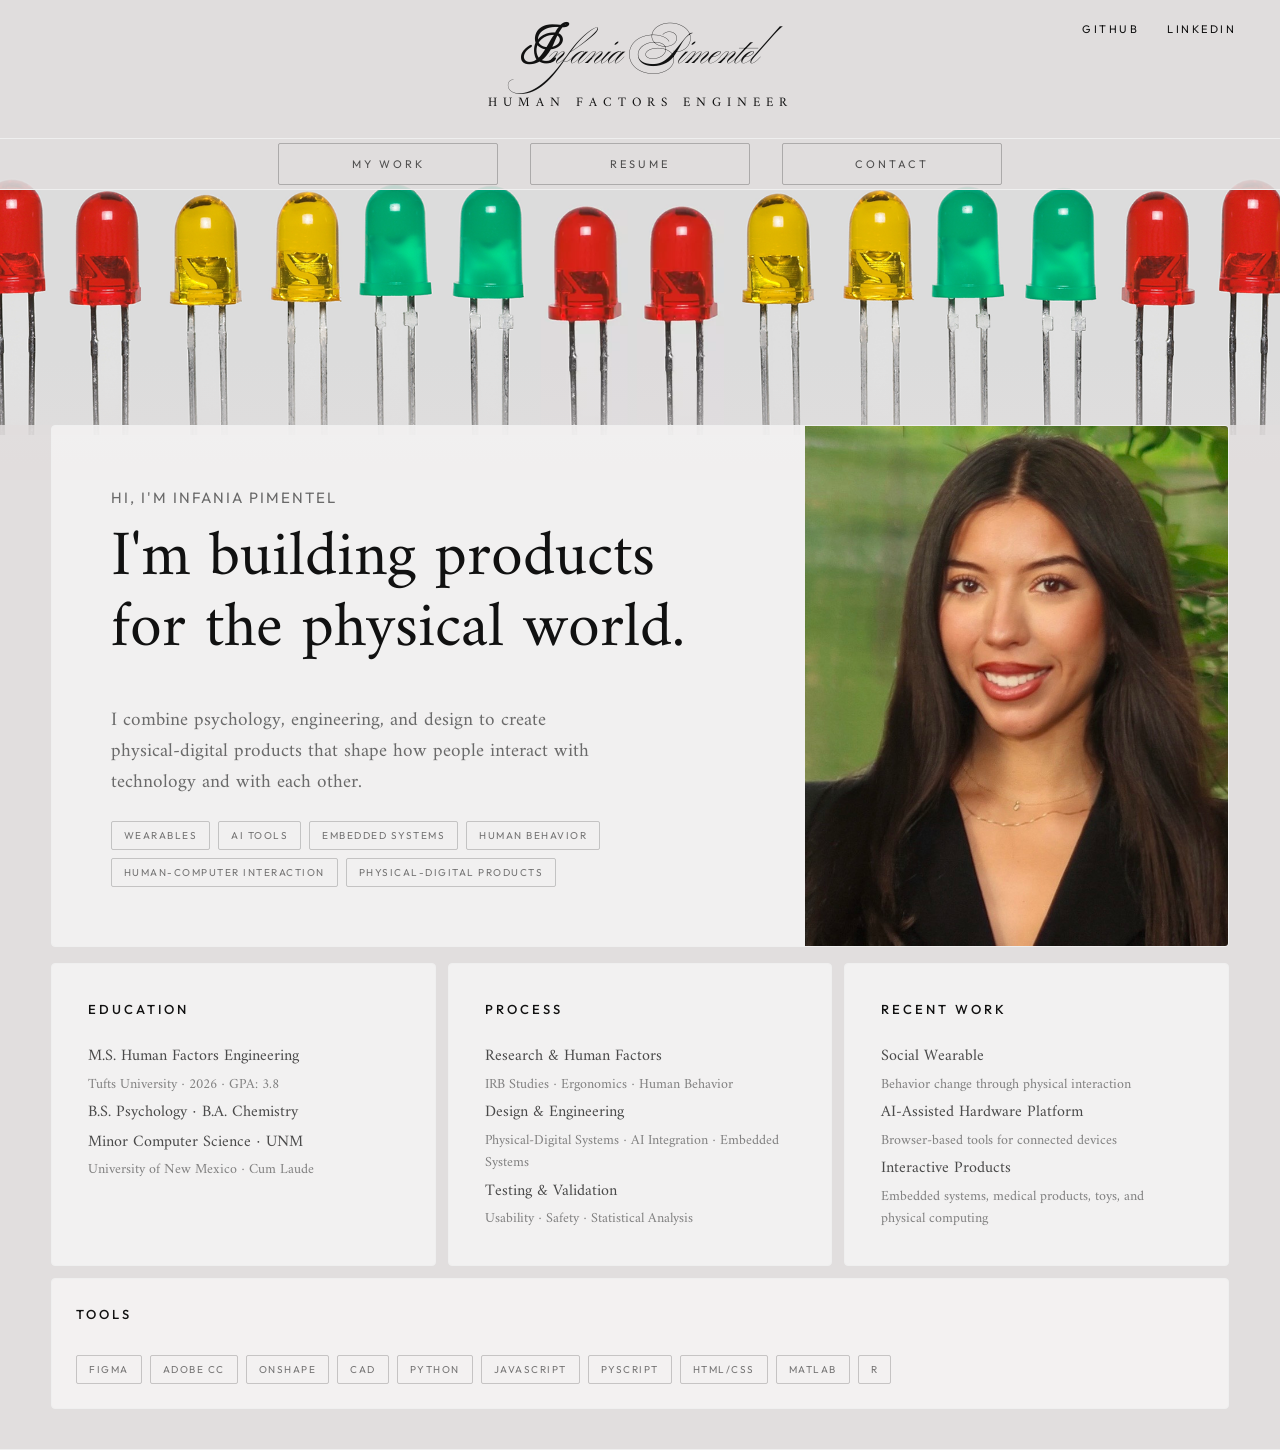
==== commit 5e40143e: "changed design of home page to feature card decks" ====
--- a/index.html
+++ b/index.html
@@ -62,20 +62,115 @@
       </div>
     </div>
   </header>
-  <!-- ── ABOUT ── -->
-  <section class="about">
-    <div class="about-inner">
-      <img src="assets/photos/infania.jpeg" alt="Infania Pimentel" class="about-photo">
-      <div class="about-text">
-        <p>I design products where hardware, software, and user experience need to work together to shape real-world interaction, from wearables and embedded systems to web-based interfaces.</p>
-        <p>I use human factors, user research, and usability evaluation to identify where interactions break down and turn that into requirements, interfaces, and systems people can understand and use.</p>
-        <p>I’m currently completing my M.S. in Human Factors Engineering at Tufts University, where my thesis focuses on designing and validating a wearable interaction system and studying its effect on social environments.</p>
+
+  <!-- ── INTRO ── -->
+<section class="intro">
+  <div class="intro-card">
+    <div class="intro-text">
+      <span class="intro-hi">Hi, I'm Infania Pimentel</span>
+      <h2 class="intro-title">I'm building products<br>for the physical world.</h2>
+      <p class="intro-sub">I combine psychology, engineering, and design to create physical-digital products that shape how people interact with technology and with each other.</p>
+      <div class="intro-tags">
+        <span class="intro-tag">Wearables</span>
+        <span class="intro-tag">AI Tools</span>
+        <span class="intro-tag">Embedded Systems</span>
+        <span class="intro-tag">Human Behavior</span>
+        <span class="intro-tag">Human-Computer Interaction</span>
+        <span class="intro-tag">Physical-Digital Products</span>
       </div>
     </div>
-  </section>
+    <div class="intro-photo">
+      <img src="assets/photos/infania.jpg" alt="Infania Pimentel">
+    </div>
+  </div>
 
-  
+<div class="intro-badges">
+  <div class="intro-badge">
+    <div class="badge-content">
+      <span class="badge-title">Education</span>
+
+      <p class="badge-line badge-strong">M.S. Human Factors Engineering</p>
+      <p class="badge-line badge-muted">Tufts University · 2026 · GPA: 3.8</p>
+
+      <p class="badge-line badge-strong badge-space">B.S. Psychology · B.A. Chemistry</p>
+      <p class="badge-line badge-strong">Minor Computer Science · UNM</p>
+      <p class="badge-line badge-muted">University of New Mexico · Cum Laude</p>
+    </div>
+  </div>
+
+  <div class="intro-badge">
+  <div class="badge-content">
+    <span class="badge-title">Process</span>
+
+      <p class="badge-line badge-strong">
+      Research & Human Factors
+      </p>
+      <p class="badge-line badge-muted">
+      IRB Studies · Ergonomics · Human Behavior
+      </p>
+
+      <p class="badge-line badge-strong">
+      Design & Engineering
+      </p>
+      <p class="badge-line badge-muted">
+      Physical-Digital Systems · AI Integration
+      · Embedded Systems 
+      </p>
+
+      <p class="badge-line badge-strong">
+      Testing & Validation
+      </p>
+      <p class="badge-line badge-muted">
+      Usability · Safety · Statistical Analysis
+      </p>
+</div>
+</div>
+
+  <div class="intro-badge">
+    <div class="badge-content">
+      <span class="badge-title">Recent Work</span>
+
+      <p class="badge-line badge-strong">Social Wearable</p>
+      <p class="badge-line badge-muted">
+      Behavior change through physical interaction
+      </p>
+      <p class="badge-line badge-strong">AI-Assisted Hardware Platform</p>
+      <p class="badge-line badge-muted">
+      Browser-based tools for connected devices
+      </p>
+      
+      <p class="badge-line badge-strong">
+      Interactive Products
+      </p>
+      <p class="badge-line badge-muted">
+      Embedded systems, medical products, toys, and physical computing
+      </p>
+    </div>
+  </div>
+</div>
+
+<div class="intro-tools">
+  <span class="badge-title">Tools</span>
+  <div class="intro-tags">
+    <span class="intro-tag">Figma</span>
+    <span class="intro-tag">Adobe CC</span>
+    <span class="intro-tag">Onshape</span>
+    <span class="intro-tag">CAD</span>
+    <span class="intro-tag">Python</span>
+    <span class="intro-tag">JavaScript</span>
+    <span class="intro-tag">PyScript</span>
+    <span class="intro-tag">HTML/CSS</span>
+    <span class="intro-tag">MATLAB</span>
+    <span class="intro-tag">R</span>
+  </div>
+</div>
+
+</section>
+
+</body>
+</html>
 
 
-</body>
-</html>+
+
+
--- a/styles.css
+++ b/styles.css
@@ -196,16 +196,250 @@
   margin-top: 1em;
 }
 
+.about-photo-block {
+  display: flex;
+  flex-direction: column;
+  gap: 14px;
+  width: 220px;
+  flex-shrink: 0;
+}
+
+
+.about-credentials {
+  font-family: var(--font-btn-font);
+  font-size: 11px;
+  letter-spacing: 1.5px;
+  text-transform: uppercase;
+  color: rgba(17, 17, 17, 0.45);
+  line-height: 2;
+  border-top: 1px solid var(--border-color);
+  padding-top: 16px;
+  margin-top: 20px;
+}
+
+.about-contact {
+  margin-top: 20px;
+}
+
+.about-lead {
+  font-family: var(--font-body);
+  font-size: 19px;
+  line-height: 1.5;
+  color: var(--color-dark);
+  margin-bottom: 20px;
+  font-style: italic;
+}
+.about-statement {
+  font-family: var(--font-body);
+  font-size: 26px;
+  line-height: 1.4;
+  color: var(--color-dark);
+  margin-bottom: 20px;
+  font-weight: 400;
+}
+
+/* ─── INTRO ──────────────────────────────────── */
+.intro {
+  margin-top: -55px;
+  width: 100%;
+  background: var(--color-page);
+  border-bottom: 1px solid var(--border-color);
+  padding: 0 4% 0;
+  position: relative;
+  z-index: 5;
+}
+.intro-hi {
+  font-family: var(--font-btn-font);
+  font-size: 15px;
+  letter-spacing: 2px;
+  text-transform: uppercase;
+  color: rgba(17, 17, 17, 0.6);
+  display: block;
+  margin-bottom: 14px;
+}
+
+.intro-card {
+  display: flex;
+  align-items: stretch;
+  background: rgba(255, 255, 255, 0.55);
+  border: 1px solid var(--border-color);
+  border-radius: 4px;
+  overflow: hidden;
+  width: 100%;
+  min-height: unset;
+  margin-bottom: 0;
+
+}
+
+.intro-sub {
+  font-family: var(--font-body);
+  font-size: clamp(16px, 1.5vw, 22px);
+  line-height: 1.6;
+  color: rgba(17, 17, 17, 0.6);
+  max-width: 480px;
+  margin-top: 20px;
+}
+
+.intro-text {
+  padding: clamp(32px, 5%, 72px);
+  flex: 1;
+  display: flex;
+  flex-direction: column;
+  justify-content: center;
+}
+
+.intro-photo {
+  width: 36%;
+  flex-shrink: 0;
+  overflow: hidden;
+}
+
+.intro-photo img {
+  width: 100%;
+  height: 100%;
+  object-fit: cover;
+  object-position: center 5%;
+  display: block;
+}
+.intro-title {
+  font-family: var(--font-body);
+  font-size: clamp(36px, 5vw, 72px);
+  font-weight: 400;
+  line-height: 1.1;
+  color: var(--color-dark);
+  margin-bottom: 20px;
+}
+
+
+.intro-badge {
+  background: rgba(255, 255, 255, 0.58);
+  border: 1px solid var(--border-color);
+  border-radius: 4px;
+  padding: 34px 36px;
+  display: flex;
+  flex-direction: column;
+  min-height: 220px;
+}
+
+.intro-badges {
+  display: grid;
+  grid-template-columns: repeat(3, 1fr);
+  padding: 16px 0 0;
+  gap: 12px;
+}
+.badge-tags {
+  display: flex;
+  flex-wrap: wrap;
+  gap: 8px;
+  margin-top: 14px;
+}
+
+
+.intro-badge:first-child {
+  border-top: 1px solid var(--border-color);
+}
+
+
+.badge-content {
+  display: flex;
+  flex-direction: column;
+}
+
+.badge-title {
+  font-family: var(--font-btn-font);
+  font-size: 13px;
+  letter-spacing: 3px;
+  text-transform: uppercase;
+  color: var(--color-dark);
+  font-weight: 500;
+  margin-bottom: 20px;
+}
+
+
+.badge-strong {
+  color: rgba(17, 17, 17, 0.88);
+}
+
+.badge-muted {
+  color: rgba(17, 17, 17, 0.48);
+}
+
+.badge-space {
+  margin-top: 18px;
+}
+
+.badge-label {
+  font-family: var(--font-body);
+  font-size: 15px;
+  line-height: 1.9;
+  color: rgba(17, 17, 17, 0.65);
+}
+
+.intro-tags {
+  display: flex;
+  flex-wrap: wrap;
+  gap: 8px;
+  margin-top: 24px;
+}
+
+.intro-tag {
+  font-family: var(--font-btn-font);
+  font-size: 10px;
+  letter-spacing: 1.5px;
+  text-transform: uppercase;
+  color: rgba(17, 17, 17, 0.55);
+  border: 1px solid rgba(17, 17, 17, 0.2);
+  border-radius: 2px;
+  padding: 5px 12px;
+}
+
+.badge-line {
+  font-family: var(--font-body);
+  font-size: 16px;
+  line-height: 1.6;
+  color: rgba(17, 17, 17, 0.75);
+  margin-top: 4px;
+}
+
+
+.badge-muted {
+  color: rgba(17, 17, 17, 0.5);
+  font-size: 14px;
+
+}
+
+.intro-tools {
+  background: rgba(255, 255, 255, 0.6);
+  border: 1px solid var(--border-color);
+  border-radius: 4px;
+  padding: 24px;
+  margin-top: 12px;
+  margin-bottom: 40px;
+  display: flex;
+  flex-direction: column;
+  gap: 10px;
+}
+
+.intro-tools .intro-tags {
+  margin-top: 0;
+  gap: 8px;
+}
+.intro-tools .badge-title {
+  flex-shrink: 0;
+  color: var(--color-dark);
+}
 /* ═══════════════════════════════════════════════
    LED HERO
    ═══════════════════════════════════════════════ */
 .hero {
   position: relative;
   z-index: 1;
-  height: 60vh;
+  height: 50vh;
   overflow: visible;
   margin-top: -160px;
-}
+  margin-bottom: px;
+}
+
 
 .hero-media {
   position: absolute;
@@ -259,6 +493,16 @@
 /* ═══════════════════════════════════════════════
    WORK PAGE NAV
    ═══════════════════════════════════════════════ */
+
+   .work-identity .role {
+  font-size: 18px;
+  letter-spacing: 4px;
+  margin-top: 0;
+}
+
+/* ═══════════════════════════════════════════════
+   WORK PAGE NAV
+   ═══════════════════════════════════════════════ */
 .site-nav--page {
   position: sticky;
   top: 0;
@@ -498,6 +742,127 @@
   color: #444;
 }
 
+
+/* ═══════════════════════════════════════════════
+   FEATURED VS SECONDARY PROJECTS
+   ═══════════════════════════════════════════════ */
+
+/* ── SECTION LABEL ── */
+.work-section-label {
+  font-family: var(--font-btn-font);
+  font-size: 10px;
+  letter-spacing: 3px;
+  text-transform: uppercase;
+  color: rgba(17, 17, 17, 0.4);
+  margin: 64px 0 24px;
+  padding-top: 32px;
+  border-top: 1px solid var(--border-color);
+}
+
+/* ── FEATURED GRID ── */
+.work-grid--featured {
+  grid-template-columns: repeat(2, 1fr);
+  gap: 40px;
+  margin-bottom: 0;
+}
+
+/* ── FEATURED CARD ── */
+.project-card--featured {
+  position: relative;
+  border: 1px solid rgba(17, 17, 17, 0.15);
+}
+
+.project-card--featured .card-img {
+  height: 300px;
+}
+
+.project-card--featured .card-body {
+  padding: 24px;
+}
+
+.project-card--featured .card-title {
+  font-size: 1.35rem;
+  margin-bottom: 4px;
+}
+
+.project-card--featured .card-tagline {
+  font-family: var(--font-body);
+  font-size: 0.9rem;
+  font-style: italic;
+  color: #666;
+  margin: 0 0 12px 0;
+}
+
+.project-card--featured .card-desc {
+  font-size: 0.95rem;
+  line-height: 1.5;
+}
+
+.card-featured-label {
+  position: absolute;
+  top: 12px;
+  left: 12px;
+  font-family: var(--font-btn-font);
+  font-size: 9px;
+  letter-spacing: 2px;
+  text-transform: uppercase;
+  color: #fff;
+  background: var(--color-dark);
+  padding: 4px 10px;
+  z-index: 2;
+}
+
+/* ── SECONDARY GRID ── */
+.work-grid--secondary {
+  grid-template-columns: repeat(3, 1fr);
+  gap: 20px;
+}
+
+/* ── SECONDARY CARD ── */
+
+.project-card--secondary .card-tagline {
+  font-family: var(--font-body);
+  font-size: 0.9rem;
+  font-style: italic;
+  color: #666;
+  margin: 0 0 12px 0;
+}
+
+.project-card--secondary .card-img {
+  height: 160px;
+}
+
+.project-card--secondary .card-body {
+  padding: 14px 16px 18px;
+}
+
+.project-card--secondary .card-title {
+  font-size: 1rem;
+}
+
+.project-card--secondary .card-desc {
+  font-size: 0.85rem;
+  line-height: 1.5;
+}
+
+
+/* ── RESPONSIVE ── */
+@media (max-width: 900px) {
+  .work-grid--featured {
+    grid-template-columns: 1fr;
+    gap: 32px;
+  }
+  .work-grid--secondary {
+    grid-template-columns: repeat(2, 1fr);
+  }
+}
+
+@media (max-width: 600px) {
+  .work-grid--secondary {
+    grid-template-columns: 1fr;
+  }
+}
+
 /* ─── LIGHTBOX ───────────────────────────────── */
 .lightbox-overlay {
   position: fixed;
@@ -524,6 +889,8 @@
   object-fit: contain;
   border-radius: 4px;
 }
+
+
 
 
 /* ═══════════════════════════════════════════════
@@ -571,6 +938,12 @@
     order: 2;
   }
 
+  .top-social a,
+  .work-mobile-social .work-nav-link {
+    font-size: 9px;
+    letter-spacing: 2px;
+    color: rgba(17, 17, 17, 0.45);
+  }
   .hero-identity {
     padding: 40px 20px 20px;
     order: 1;
@@ -622,18 +995,24 @@
     gap: 16px;
   }
 
-  .work-nav-link { font-size: 10px; letter-spacing: 1.5px; }
-  .work { padding: 40px 0 60px; }
+.work-hero .site-nav-right .work-nav-link {
+  font-size: 10px;
+  letter-spacing: 1.5px;
+}
+
+.work { padding: 40px 0 60px; }
   .work-filters { flex-wrap: wrap; gap: 8px; }
   .work-grid { grid-template-columns: 1fr; }
 
   /* ── ABOUT ── */
   .about-inner {
-    width: 92%;
-    grid-template-columns: 1fr;
-    gap: 24px;
-    text-align: center;
-  }
+  display: grid;
+  grid-template-columns: 220px 1fr;
+  gap: 0 60px;
+  width: 910px;
+  margin: 0 auto;
+  align-items: start;
+}
 
   .about-photo {
     width: 140px !important;
@@ -645,6 +1024,18 @@
   .about-text { text-align: left; }
 }
 
+.hero::after {
+  content: "";
+  position: absolute;
+  bottom: 0;
+  left: 0;
+  right: 0;
+  height: 120px;
+  background: linear-gradient(to bottom, transparent, var(--color-page));
+  z-index: 2;
+  pointer-events: none;
+}
+
 body { animation: fadeIn 0.3s ease; }
 
 @keyframes fadeIn {
